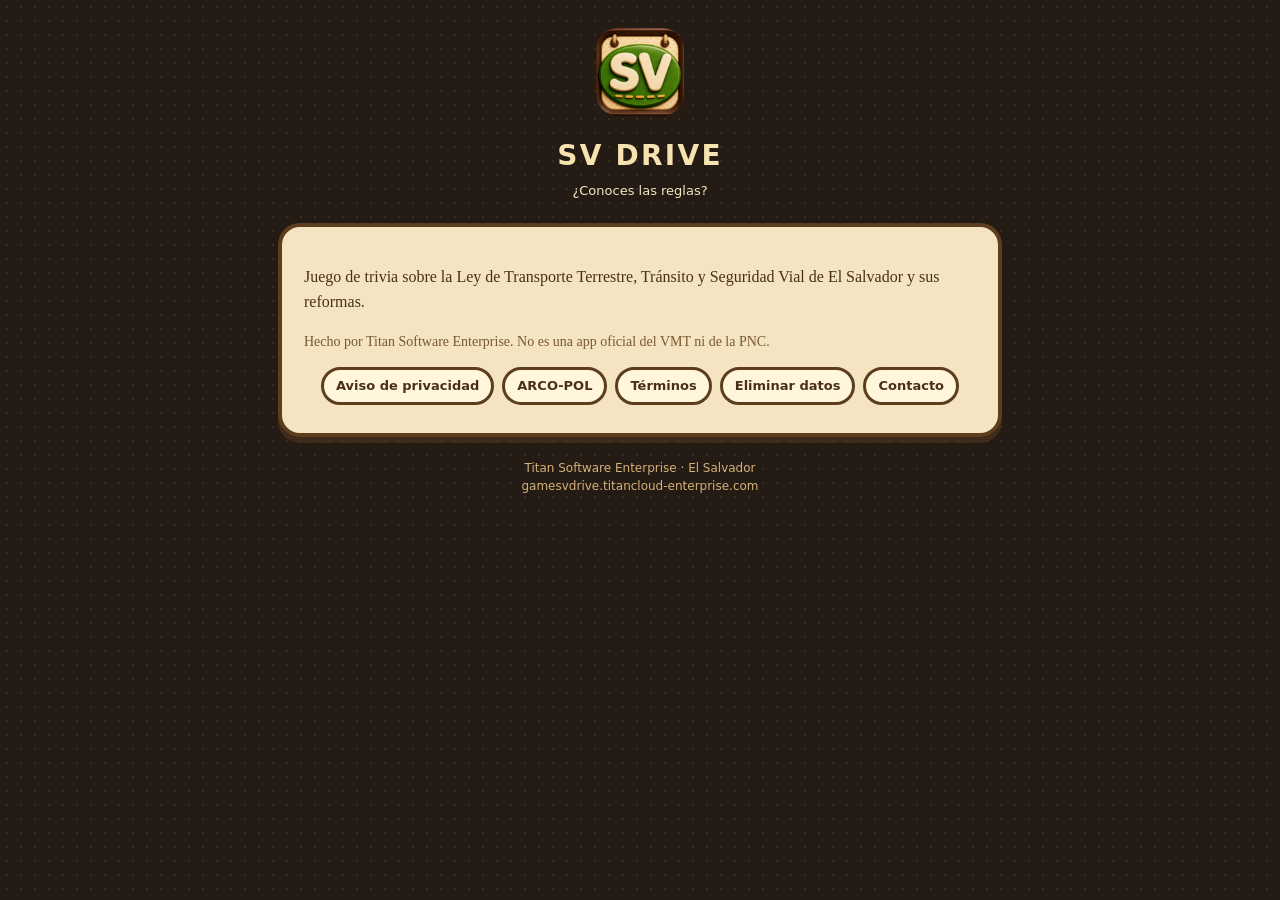
==== index.html @ 9b2e4f41 "SV DRIVE legal site: aviso LPDP, ARCO-POL y contacto" ====
<!DOCTYPE html>
<html lang="es">
<head>
    <meta charset="UTF-8" />
    <meta name="viewport" content="width=device-width, initial-scale=1" />
    <title>SV DRIVE · Titan Software Enterprise</title>
    <meta name="description" content="SV DRIVE. ¿Conoces las reglas? Trivia de tránsito de El Salvador. Políticas y soporte." />
    <link rel="icon" href="/icon-512.png" />
    <link rel="stylesheet" href="/styles.css" />
</head>
<body>
    <div class="wrap">
        <header class="brand">
            <img src="/icon-512.png" alt="SV DRIVE" />
            <h1 style="color:#F6E3B0">SV DRIVE</h1>
            <p>¿Conoces las reglas?</p>
        </header>
        <main class="card">
            <p>Juego de trivia sobre la Ley de Transporte Terrestre, Tránsito y Seguridad Vial de El Salvador y sus reformas.</p>
            <p class="muted">Hecho por Titan Software Enterprise. No es una app oficial del VMT ni de la PNC.</p>
            <p class="nav">
                <a href="/privacidad/">Aviso de privacidad</a>
                <a href="/arco/">ARCO-POL</a>
                <a href="/terminos/">Términos</a>
                <a href="/cuenta/">Eliminar datos</a>
                <a href="/contacto/">Contacto</a>
            </p>
        </main>
        <p class="foot">Titan Software Enterprise · El Salvador<br />gamesvdrive.titancloud-enterprise.com</p>
    </div>
</body>
</html>
---- styles.css ----
:root {
    --bg: #241C14;
    --paper: #F4E4C1;
    --ink: #4A3018;
    --muted: #7A5830;
    --wood: #5C3D1E;
    --green: #3E8F22;
}

* { box-sizing: border-box; }
html, body { margin: 0; padding: 0; }
body {
    font-family: Georgia, "Times New Roman", serif;
    color: var(--ink);
    background: var(--bg);
    background-image: radial-gradient(rgba(184,148,92,.14) 1.2px, transparent 1.3px);
    background-size: 14px 14px;
    line-height: 1.55;
}

.wrap { max-width: 760px; margin: 0 auto; padding: 28px 18px 64px; }
.brand {
    text-align: center;
    margin-bottom: 22px;
}
.brand img { width: 88px; height: 88px; border-radius: 22px; }
.brand h1 {
    margin: 10px 0 0;
    font-family: system-ui, sans-serif;
    letter-spacing: .08em;
    font-size: 28px;
}
.brand p { margin: 4px 0 0; color: var(--paper); font-family: system-ui, sans-serif; font-size: 13px; }

.card {
    background: var(--paper);
    border: 4px solid var(--wood);
    border-radius: 22px;
    box-shadow: 0 6px 0 rgba(92,61,30,.45);
    padding: 22px 22px 28px;
}

h2 { font-family: system-ui, sans-serif; font-size: 20px; margin: 28px 0 8px; }
h3 { font-family: system-ui, sans-serif; font-size: 16px; margin: 18px 0 6px; }
p, li { font-size: 16px; }
ul { padding-left: 1.2em; }
a { color: var(--green); font-weight: 700; }
.nav { display: flex; flex-wrap: wrap; gap: 8px; justify-content: center; margin: 14px 0 0; }
.nav a {
    background: #FFF6DC;
    border: 3px solid var(--wood);
    border-radius: 999px;
    padding: 6px 12px;
    text-decoration: none;
    color: var(--ink);
    font-family: system-ui, sans-serif;
    font-size: 13px;
}
.foot {
    text-align: center;
    color: #D4B07A;
    font-family: system-ui, sans-serif;
    font-size: 12px;
    margin-top: 22px;
}
.muted { color: var(--muted); font-size: 14px; }
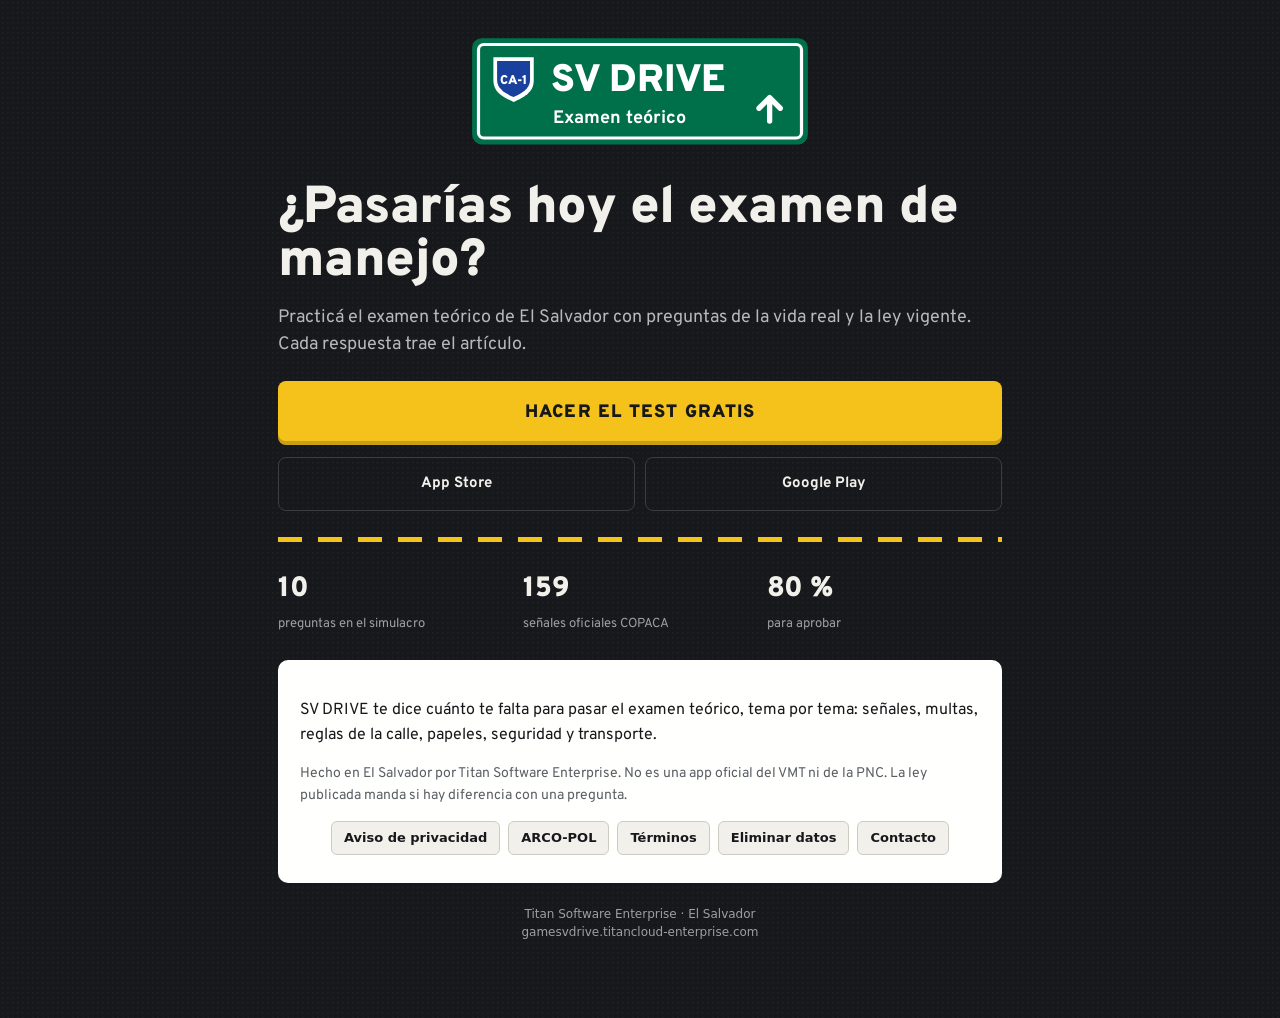
==== commit 56b13d5d: "Test web /test/ y portada nueva (SV DRIVE 2.3.0)" ====
--- a/index.html
+++ b/index.html
@@ -3,21 +3,65 @@
 <head>
     <meta charset="UTF-8" />
     <meta name="viewport" content="width=device-width, initial-scale=1" />
-    <title>SV DRIVE · Titan Software Enterprise</title>
-    <meta name="description" content="SV DRIVE. ¿Conoces las reglas? Trivia de tránsito de El Salvador. Políticas y soporte." />
+    <title>SV DRIVE · ¿Pasarías hoy el examen de manejo?</title>
+    <meta name="description" content="Practicá el examen teórico de manejo de El Salvador con la ley vigente. Probá el test gratis, sin instalar nada." />
+    <meta property="og:title" content="¿Pasarías hoy el examen de manejo?" />
+    <meta property="og:description" content="10 preguntas del examen teórico de El Salvador. Gratis y sin instalar nada." />
+    <meta property="og:image" content="https://gamesvdrive.titancloud-enterprise.com/test/og.png" />
+    <meta name="theme-color" content="#16181B" />
     <link rel="icon" href="/icon-512.png" />
     <link rel="stylesheet" href="/styles.css" />
+    <style>
+        .hero { color: #F1F0EA; padding: 8px 0 24px; }
+        .sign { display: block; width: 100%; max-width: 340px; margin: 8px auto 28px; }
+        .hero h1 { font-size: clamp(34px, 8vw, 52px); line-height: 1.03; margin: 0 0 14px; font-weight: 900; letter-spacing: -0.01em; }
+        .hero p { color: #B5B8BD; font-size: 18px; margin: 0 0 22px; }
+        .lane { height: 5px; margin: 26px 0; background: repeating-linear-gradient(90deg, #F4C21B 0 24px, transparent 24px 40px); }
+        .cta { display: block; text-align: center; background: #F4C21B; color: #16181B; font-weight: 900; letter-spacing: .06em;
+               text-transform: uppercase; text-decoration: none; padding: 18px; border-radius: 8px; font-size: 18px;
+               box-shadow: inset 0 -4px 0 rgba(0,0,0,.18); }
+        .stores { display: flex; gap: 10px; margin-top: 12px; }
+        .stores a { flex: 1; text-align: center; color: #F1F0EA; border: 1px solid #3A3D42; border-radius: 8px; padding: 14px 8px;
+                    text-decoration: none; font-weight: 700; font-size: 15px; }
+        .facts { color: #F1F0EA; display: grid; grid-template-columns: repeat(3, 1fr); gap: 10px; margin: 0; padding: 0; list-style: none; }
+        .facts b { display: block; font-size: 28px; font-weight: 900; }
+        .facts span { color: #9CA0A6; font-size: 13px; }
+    </style>
 </head>
 <body>
     <div class="wrap">
-        <header class="brand">
-            <img src="/icon-512.png" alt="SV DRIVE" />
-            <h1 style="color:#F6E3B0">SV DRIVE</h1>
-            <p>¿Conoces las reglas?</p>
-        </header>
+        <svg class="sign" viewBox="0 0 320 104" role="img" aria-label="SV DRIVE · Examen teórico">
+            <rect x="2" y="2" width="316" height="100" rx="9" fill="#00704A" />
+            <rect x="8" y="8" width="304" height="88" rx="5" fill="none" stroke="#fff" stroke-width="3" />
+            <g transform="translate(22 20)">
+                <path d="M0 0 H38 V22 C38 33 28 38 19 42 C10 38 0 33 0 22 Z" fill="#fff" />
+                <path d="M3.5 3.5 H34.5 V21.5 C34.5 30 26 34.5 19 37.5 C12 34.5 3.5 30 3.5 21.5 Z" fill="#19409C" />
+                <text x="19" y="25" text-anchor="middle" fill="#fff" font-family="Overpass, system-ui, sans-serif" font-weight="800" font-size="12">CA-1</text>
+            </g>
+            <text x="76" y="52" fill="#fff" font-family="Overpass, system-ui, sans-serif" font-weight="800" font-size="36">SV DRIVE</text>
+            <text x="78" y="82" fill="#fff" font-family="Overpass, system-ui, sans-serif" font-weight="600" font-size="17">Examen teórico</text>
+            <path d="M282 80 L282 58 M282 58 L272 68 M282 58 L292 68" stroke="#fff" stroke-width="5" stroke-linecap="round" stroke-linejoin="round" fill="none" />
+        </svg>
+
+        <section class="hero">
+            <h1>¿Pasarías hoy el examen de manejo?</h1>
+            <p>Practicá el examen teórico de El Salvador con preguntas de la vida real y la ley vigente. Cada respuesta trae el artículo.</p>
+            <a class="cta" href="/test/?utm_source=sitio">Hacer el test gratis</a>
+            <div class="stores">
+                <a href="https://apps.apple.com/app/id6809071212">App Store</a>
+                <a href="https://play.google.com/store/apps/details?id=com.kelvinsde.rutasegura">Google Play</a>
+            </div>
+            <div class="lane"></div>
+            <ul class="facts">
+                <li><b>10</b><span>preguntas en el simulacro</span></li>
+                <li><b>159</b><span>señales oficiales COPACA</span></li>
+                <li><b>80 %</b><span>para aprobar</span></li>
+            </ul>
+        </section>
+
         <main class="card">
-            <p>Juego de trivia sobre la Ley de Transporte Terrestre, Tránsito y Seguridad Vial de El Salvador y sus reformas.</p>
-            <p class="muted">Hecho por Titan Software Enterprise. No es una app oficial del VMT ni de la PNC.</p>
+            <p>SV DRIVE te dice cuánto te falta para pasar el examen teórico, tema por tema: señales, multas, reglas de la calle, papeles, seguridad y transporte.</p>
+            <p class="muted">Hecho en El Salvador por Titan Software Enterprise. No es una app oficial del VMT ni de la PNC. La ley publicada manda si hay diferencia con una pregunta.</p>
             <p class="nav">
                 <a href="/privacidad/">Aviso de privacidad</a>
                 <a href="/arco/">ARCO-POL</a>
--- a/styles.css
+++ b/styles.css
@@ -1,20 +1,25 @@
+@font-face { font-family: Overpass; font-weight: 400; font-style: normal; font-display: swap; src: url('/fonts/overpass-latin-400-normal.woff2') format('woff2'); }
+@font-face { font-family: Overpass; font-weight: 700; font-style: normal; font-display: swap; src: url('/fonts/overpass-latin-700-normal.woff2') format('woff2'); }
+@font-face { font-family: Overpass; font-weight: 900; font-style: normal; font-display: swap; src: url('/fonts/overpass-latin-900-normal.woff2') format('woff2'); }
+
 :root {
-    --bg: #241C14;
-    --paper: #F4E4C1;
-    --ink: #4A3018;
-    --muted: #7A5830;
-    --wood: #5C3D1E;
-    --green: #3E8F22;
+    --bg: #16181B;
+    --paper: #FFFFFD;
+    --ink: #16181B;
+    --muted: #5C6066;
+    --wood: #2D3137;
+    --green: #00704A;
+    --yellow: #F4C21B;
 }
 
 * { box-sizing: border-box; }
 html, body { margin: 0; padding: 0; }
 body {
-    font-family: Georgia, "Times New Roman", serif;
+    font-family: Overpass, system-ui, -apple-system, "Segoe UI", sans-serif;
     color: var(--ink);
     background: var(--bg);
-    background-image: radial-gradient(rgba(184,148,92,.14) 1.2px, transparent 1.3px);
-    background-size: 14px 14px;
+    background-image: radial-gradient(rgba(241,240,234,.035) 1px, transparent 1px);
+    background-size: 5px 5px;
     line-height: 1.55;
 }
 
@@ -30,13 +35,11 @@
     letter-spacing: .08em;
     font-size: 28px;
 }
-.brand p { margin: 4px 0 0; color: var(--paper); font-family: system-ui, sans-serif; font-size: 13px; }
+.brand p { margin: 4px 0 0; color: #F1F0EA; font-family: system-ui, sans-serif; font-size: 13px; }
 
 .card {
     background: var(--paper);
-    border: 4px solid var(--wood);
-    border-radius: 22px;
-    box-shadow: 0 6px 0 rgba(92,61,30,.45);
+    border-radius: 10px;
     padding: 22px 22px 28px;
 }
 
@@ -47,9 +50,9 @@
 a { color: var(--green); font-weight: 700; }
 .nav { display: flex; flex-wrap: wrap; gap: 8px; justify-content: center; margin: 14px 0 0; }
 .nav a {
-    background: #FFF6DC;
-    border: 3px solid var(--wood);
-    border-radius: 999px;
+    background: #F1F0EA;
+    border: 1px solid #CDCBC4;
+    border-radius: 6px;
     padding: 6px 12px;
     text-decoration: none;
     color: var(--ink);
@@ -58,7 +61,7 @@
 }
 .foot {
     text-align: center;
-    color: #D4B07A;
+    color: #9CA0A6;
     font-family: system-ui, sans-serif;
     font-size: 12px;
     margin-top: 22px;
